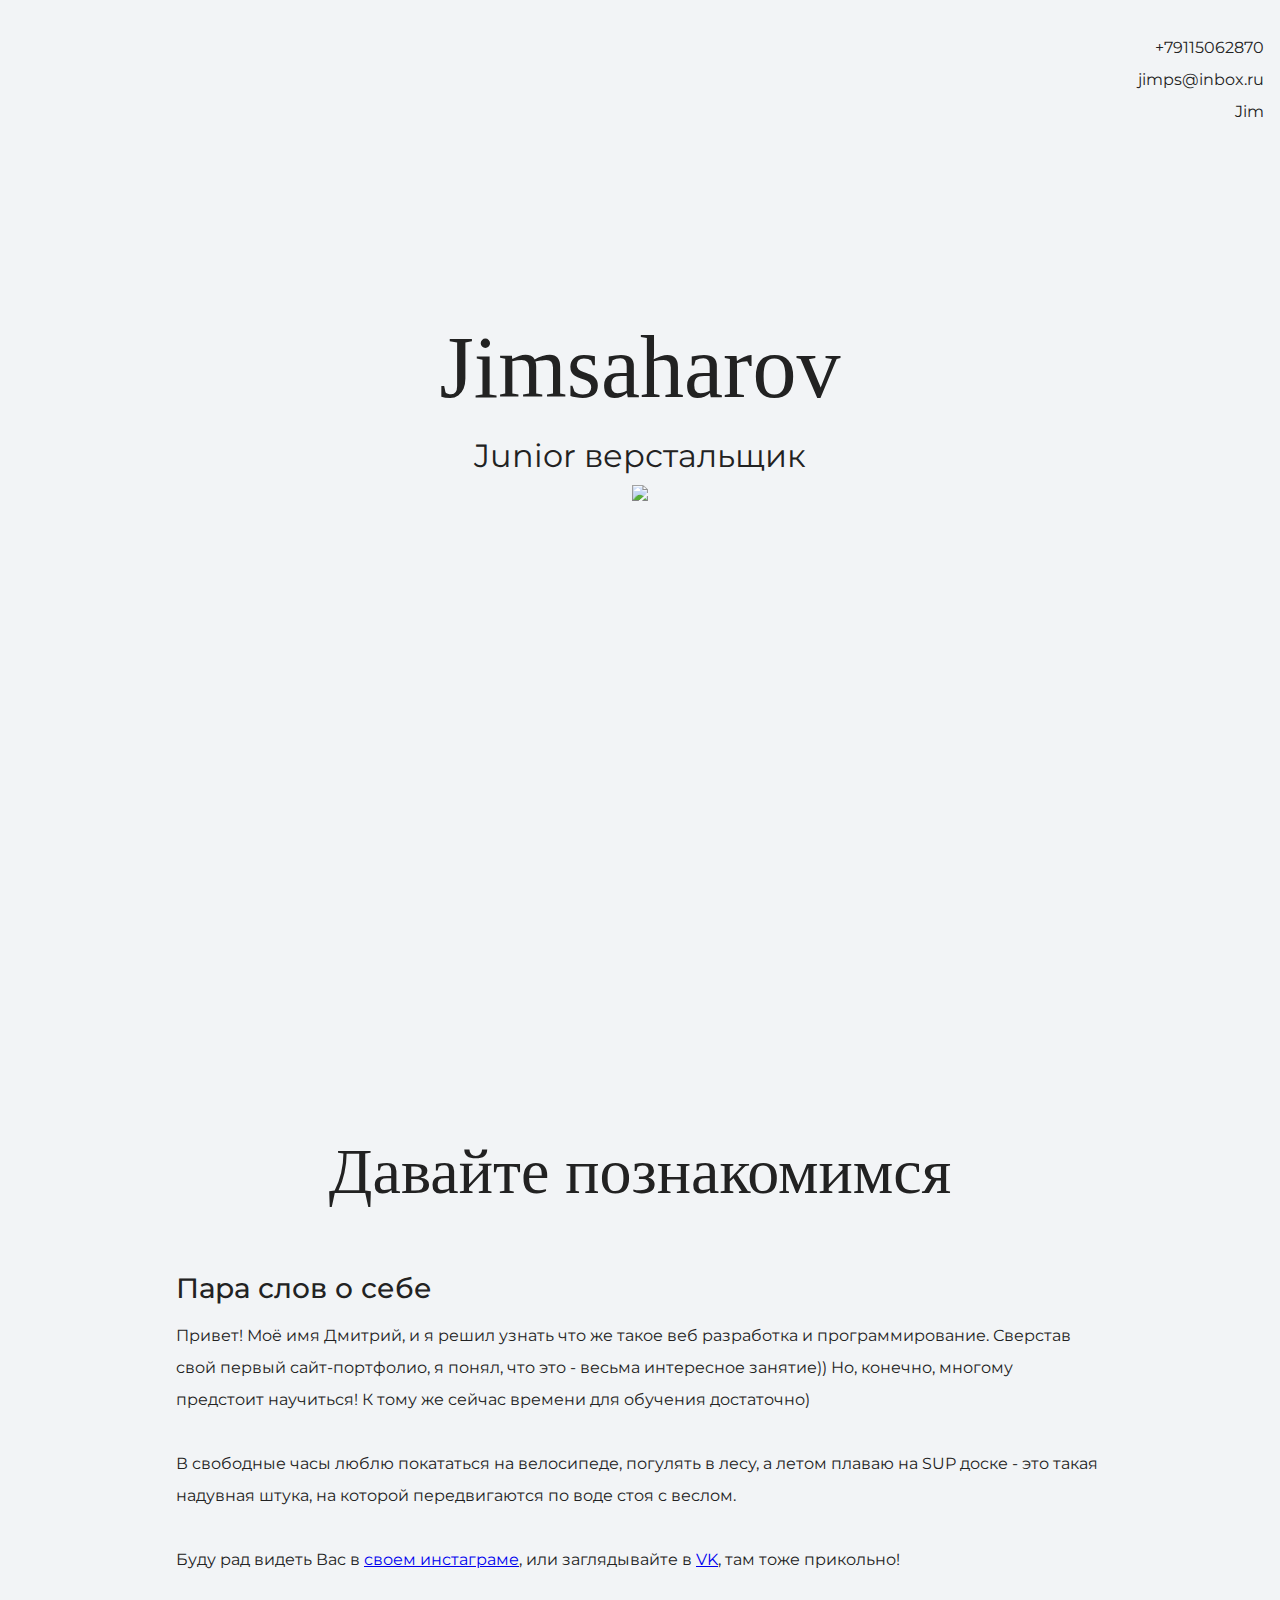
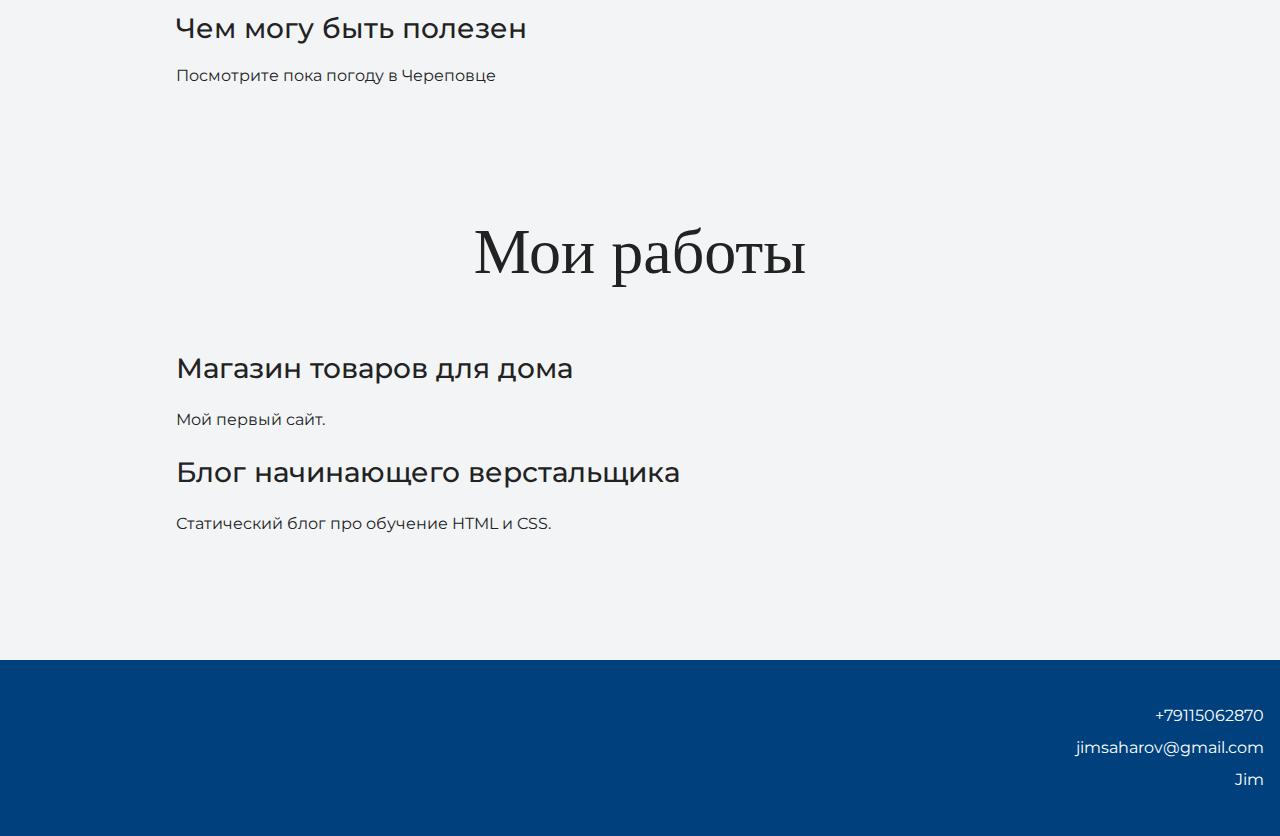
==== index.html @ 1e73808f "Update index.html" ====
<!DOCTYPE html>
<html lang="ru">
  <head>
    <meta charset="UTF-8">
    <link rel="stylesheet" href="style.css">
    <title>Портфолио Junior верстальщика</title>
    <link href="https://fonts.googleapis.com/css?family=Montserrat:400,500,700|Old+Standard+TT&display=swap&subset=cyrillic" rel="stylesheet">
  </head>

  <body>
    <header class="page-header">
      <div class="container">
      +79115062870<br> jimps@inbox.ru<br>Jim
    </div>
    </header>

    <section class="hero-image">
      <div class="container">
      <h1 class="heading">Jimsaharov</h1>
      <p>Junior верстальщик</p>
        <img src="photo1.jpg">
    </div>
    </section>

    <section class="intro">
      
      <h2 class="subheading">Давайте познакомимся</h2>
      <div class="container">
      <h3>Пара слов о себе</h3>
      <p>Привет! Моё имя Дмитрий, и я решил узнать что же такое веб разработка и программирование. 
        Сверстав свой первый сайт-портфолио, я понял, что это - весьма интересное занятие)) 
        Но, конечно, многому предстоит научиться! К тому же сейчас времени для обучения  достаточно)
        <p>В свободные часы люблю покататься на велосипеде, погулять в лесу, а летом плаваю на SUP доске - 
        это такая надувная штука, на которой передвигаются по воде стоя с веслом.</p> 
        <p>Буду рад видеть Вас в 
        <a href="https://www.instagram.com/jimsaharov/"> своем инстаграме</a>, или заглядывайте в 
        <a href="https://vk.com/id1160977">VK</a>, там тоже прикольно!</p>
        </p>
      
      <h3>Чем могу быть полезен</h3>
      Посмотрите пока погоду в Череповце
      <script src="https://apps.elfsight.com/p/platform.js" defer></script>
      <div class="elfsight-app-47738b07-7655-43d6-bf4e-577fd3d00d2e"></div>
    </div>
    </section>

    <section class="portfolio">
      <h2 class="subheading">Мои работы</h2>
      <div class="container">
      <h3>Магазин товаров для дома</h3>
      <p>Мой первый сайт.</p>

      <h3>Блог начинающего верстальщика</h3>
      <p>Статический блог про обучение HTML и CSS.</p>
    </div>
    </section>

    <footer class="page-footer">
      <div class="container">
      +79115062870 <br> jimsaharov@gmail.com <br>Jim
    </div>
    </footer>
  </body>
</html>
---- style.css ----
body {
  margin: 0;
  min-width: 960px;
  font-family: "Montserrat", "Helvetica", "Arial", sans-serif;
  font-size: 16px;
  line-height: 32px;
  color: #222222;
  background-color: #f2f4f6;
  background-image: url("img/hero-bg.jpg");
  background-repeat: no-repeat;
  background-position: top center;
}

.container {
  max-width: 928px;
  margin: 0 auto;
  padding: 0 16px;
}

.page-header {
  margin: 0 0 160px;
  padding: 32px 0 32px;
}

.page-header .container,
.page-footer .container {
  max-width: 1408px;
  text-align: right;
}

.page-header a {
  margin-left: 56px;
  color: #288be6;
  text-decoration: none;
  background-repeat: no-repeat;
  background-position: left;
}

.header-email {
  padding-left: 30px;
  background-image: url("img/icon-email-header.svg");
}

.header-phone {
  padding-left: 25px;
  background-image: url("img/icon-phone-header.svg");
}

.hero-image {
  margin-bottom: 620px;
}

.hero-image .container {
  max-width: 1408px;
  text-align: center;
}

.heading {
  margin: 0 0 16px;
  font-family: "Old Standard TT", "Times", "Times New Roman", serif;
  font-size: 88px;
  line-height: 96px;
  font-weight: 400;
}

.hero-image p {
  margin: 0;
  font-size: 32px;
  line-height: 48px;
}

.intro {
  margin: 0 0 120px;
}

.subheading {
  margin: 0 0 56px;
  font-family: "Old Standard TT", "Times", "Times New Roman", serif;
  font-size: 64px;
  line-height: 80px;
  font-weight: 400;
  text-align: center;
}

.user-image {
  margin: 0 0 32px;
  text-align: center;
}

.intro h3,
.portfolio h3 {
  margin: 0 0 12px;
  font-size: 28px;
  line-height: 40px;
  font-weight: 500;
}

.intro p {
  margin: 0 0 32px;
}

.skills-list {
  margin: 0;
  padding: 0;
}

.skills-list dt {
  padding-left: 32px;
  background-repeat: no-repeat;
  background-position: left;
}

.skill-html {
  background-image: url("img/icon-html.svg");
}

.skill-css {
  background-image: url("img/icon-css.svg");
}

.level {
  margin: 4px 0 16px;
  padding: 0;
  height: 14px;
  font-size: 0;
  background-color: #ffffff;
  border: 1px solid #86c3fa;
  border-radius: 8px;
}

.level div {
  margin: 1px;
  height: 12px;
  background-color: #288be6;
  border-radius: 6px;
}

.portfolio {
  margin: 0 0 120px;
}

.projects {
  margin: 0;
  padding: 0;
  list-style: none;
}

.projects li {
  margin: 0 0 80px;
}

.project-image {
  margin: 0 0 24px;
  text-align: center;
}

.projects p {
  margin: 0 0 24px;
}

.button {
  padding: 6px 20px;
  display: inline-block;
  vertical-align: baseline;
  text-decoration: none;
  text-transform: uppercase;
  border-radius: 4px;
  background-color: #288be6;
  color: #ffffff;
}

.page-footer {
  padding: 40px 0;
  background-color: #00417d;
  color: #ffffff;
}

.page-footer a {
  margin-left: 56px;
  color: inherit;
  text-decoration: none;
  background-repeat: no-repeat;
  background-position: left;
}

.footer-email {
  padding-left: 30px;
  background-image: url("img/icon-email-footer.svg");
}

.footer-phone {
  padding-left: 25px;
  background-image: url("img/icon-phone-footer.svg");
}
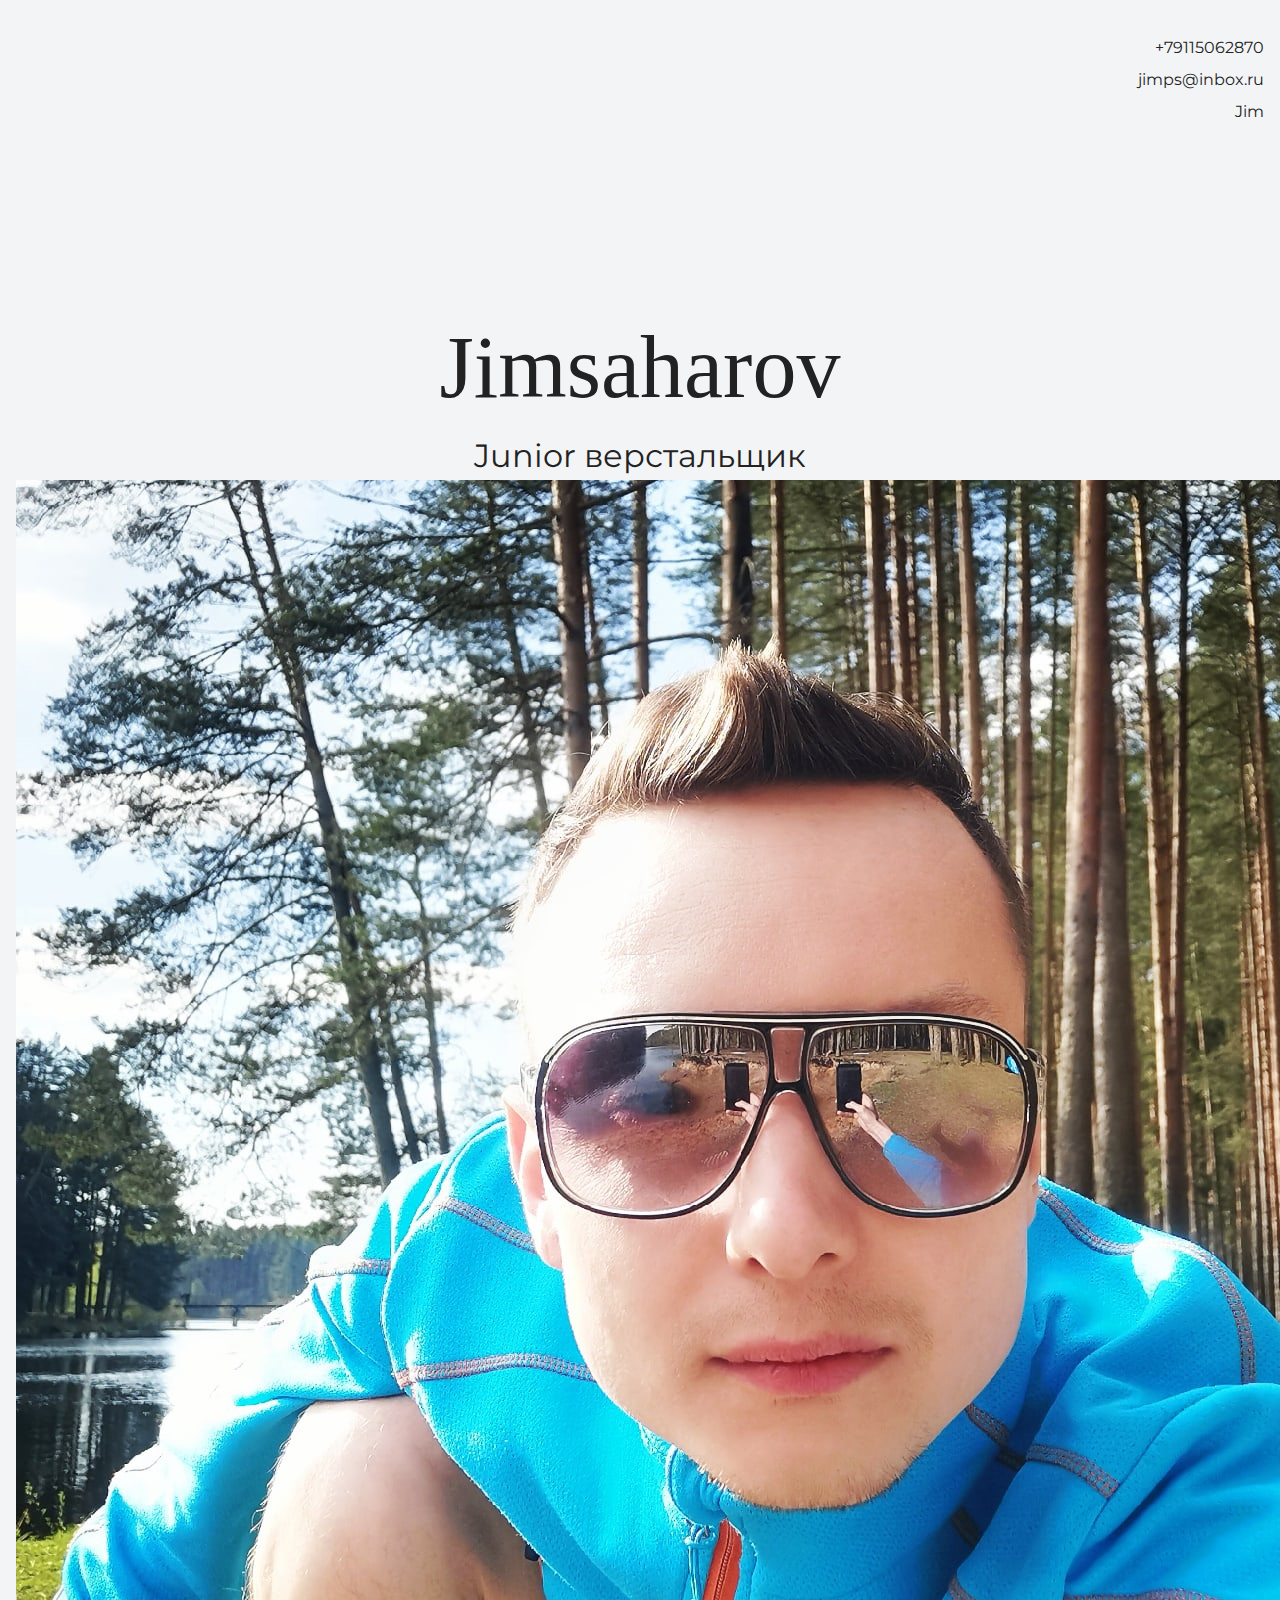
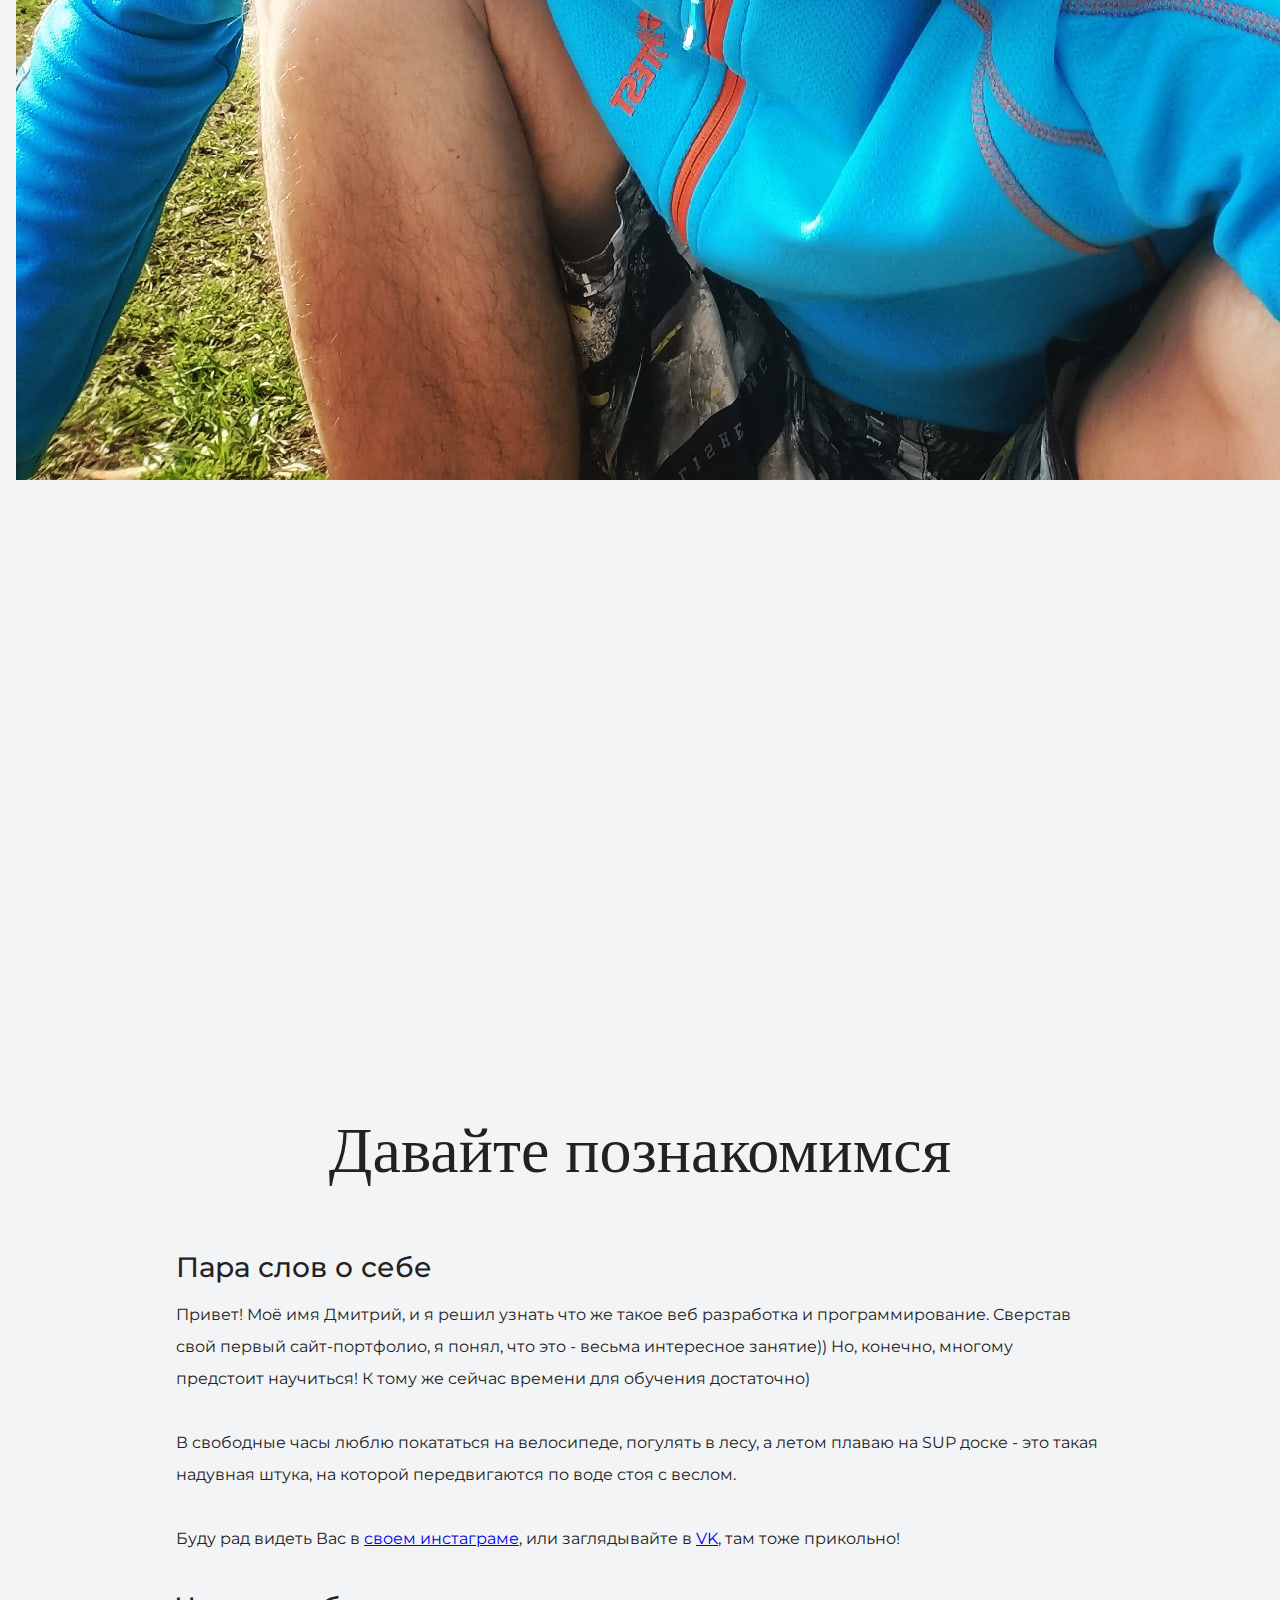
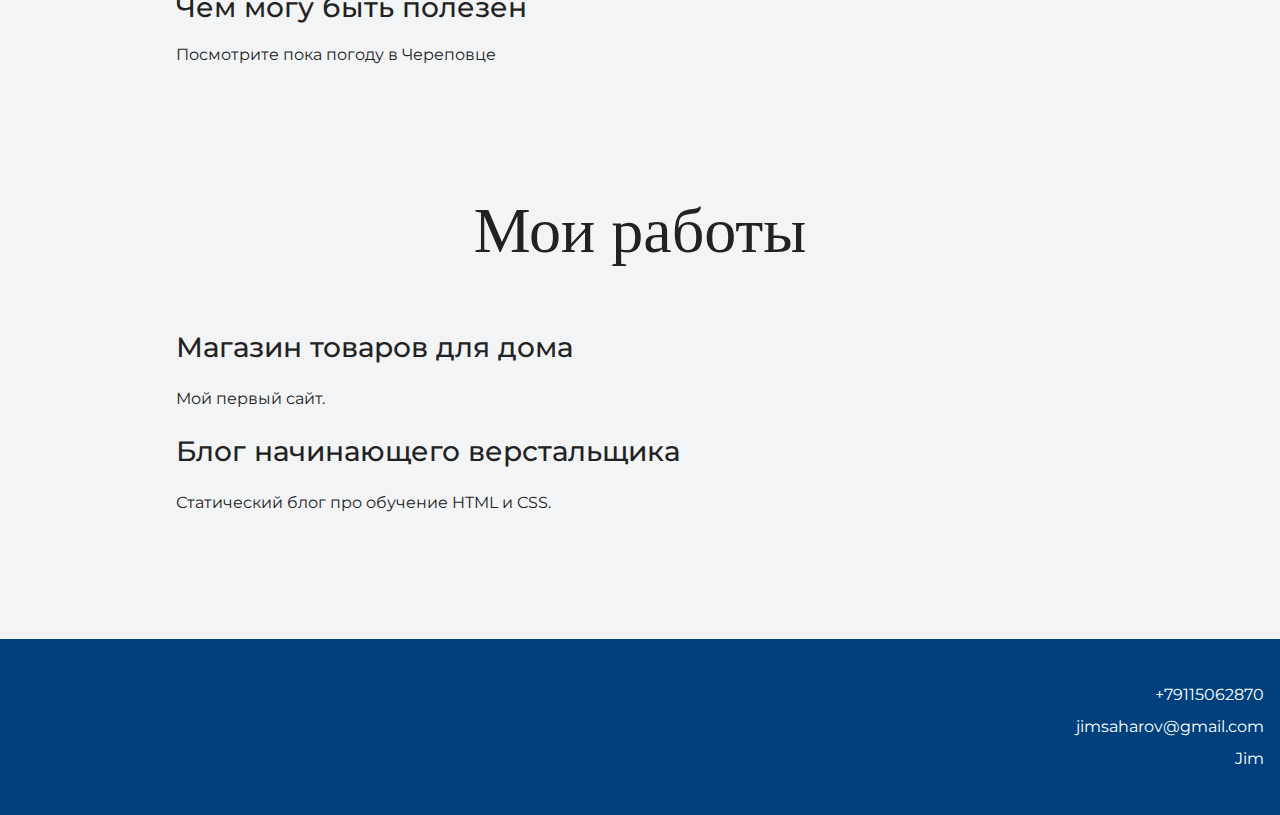
==== commit 652a8ee7: "Update index.html" ====
--- a/index.html
+++ b/index.html
@@ -18,7 +18,7 @@
       <div class="container">
       <h1 class="heading">Jimsaharov</h1>
       <p>Junior верстальщик</p>
-        <img src="photo1.jpg">
+        <img src="./foto1.jpg" />
     </div>
     </section>
 
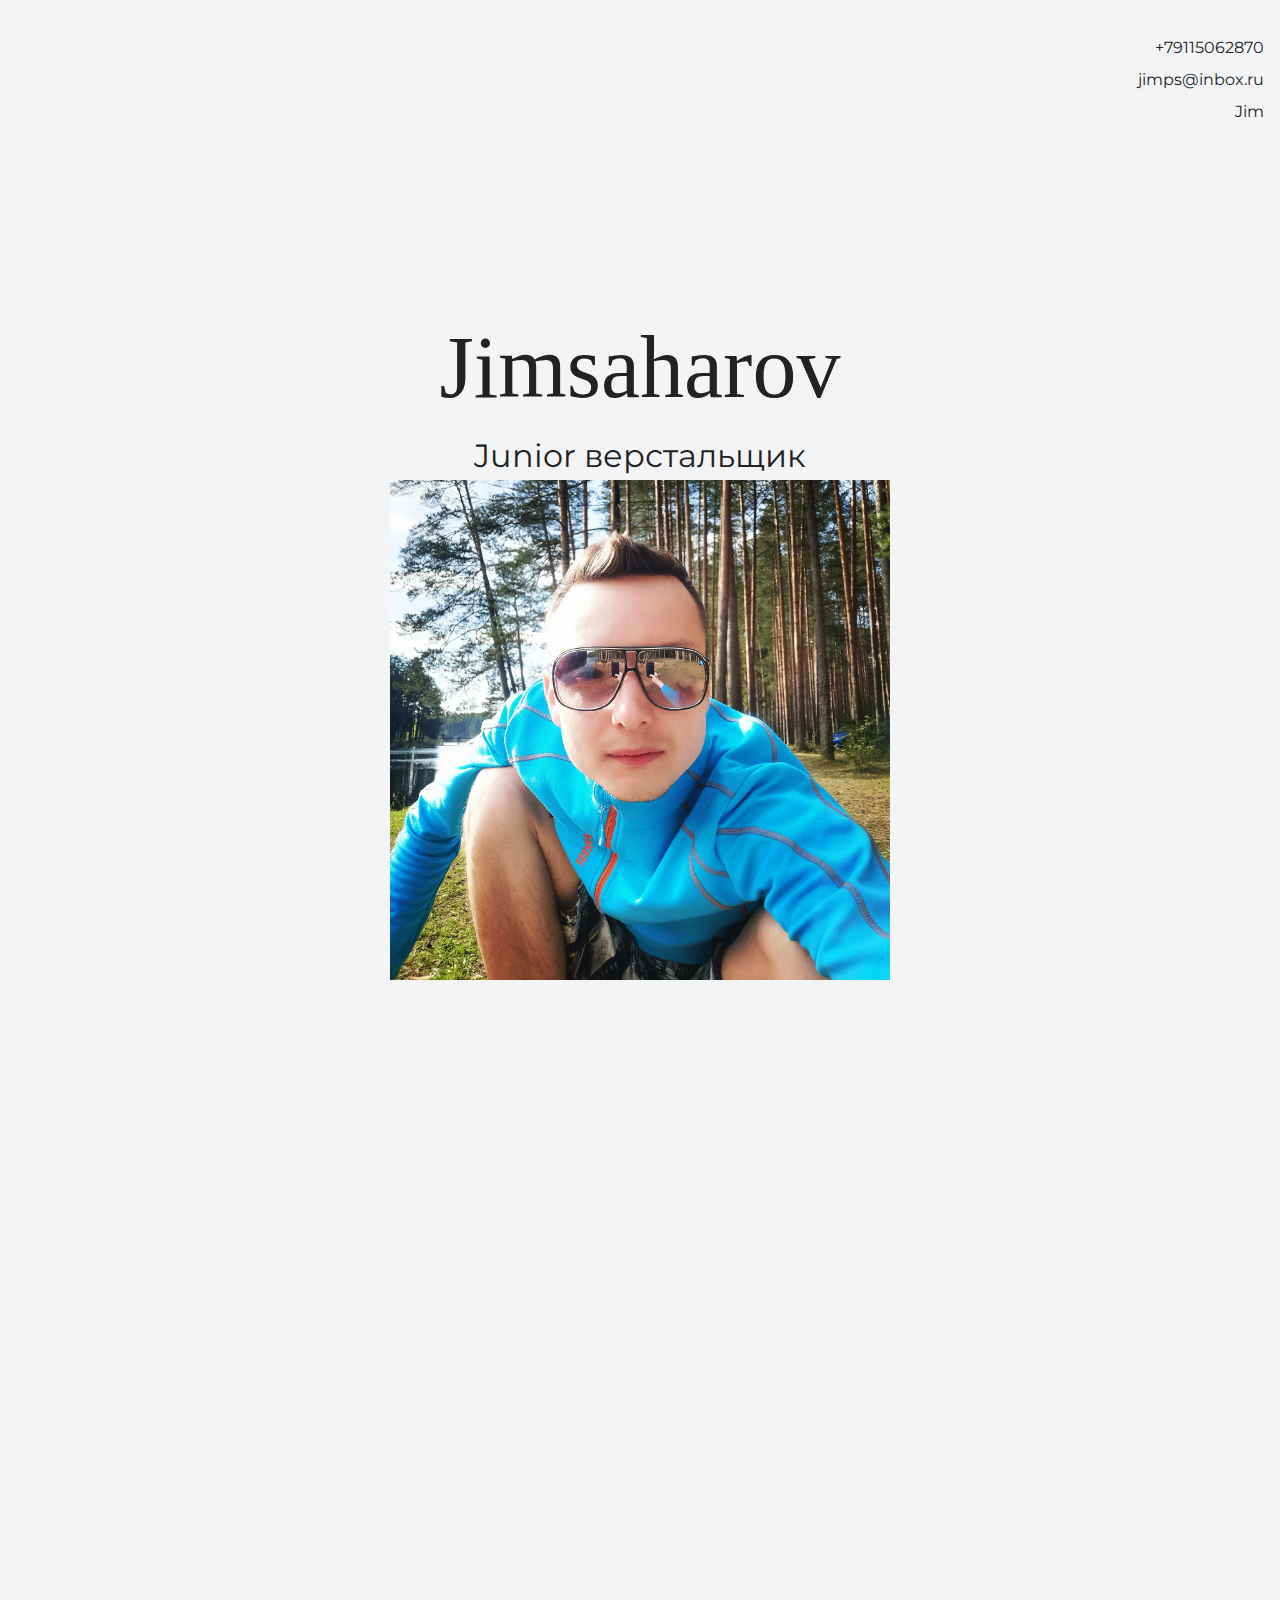
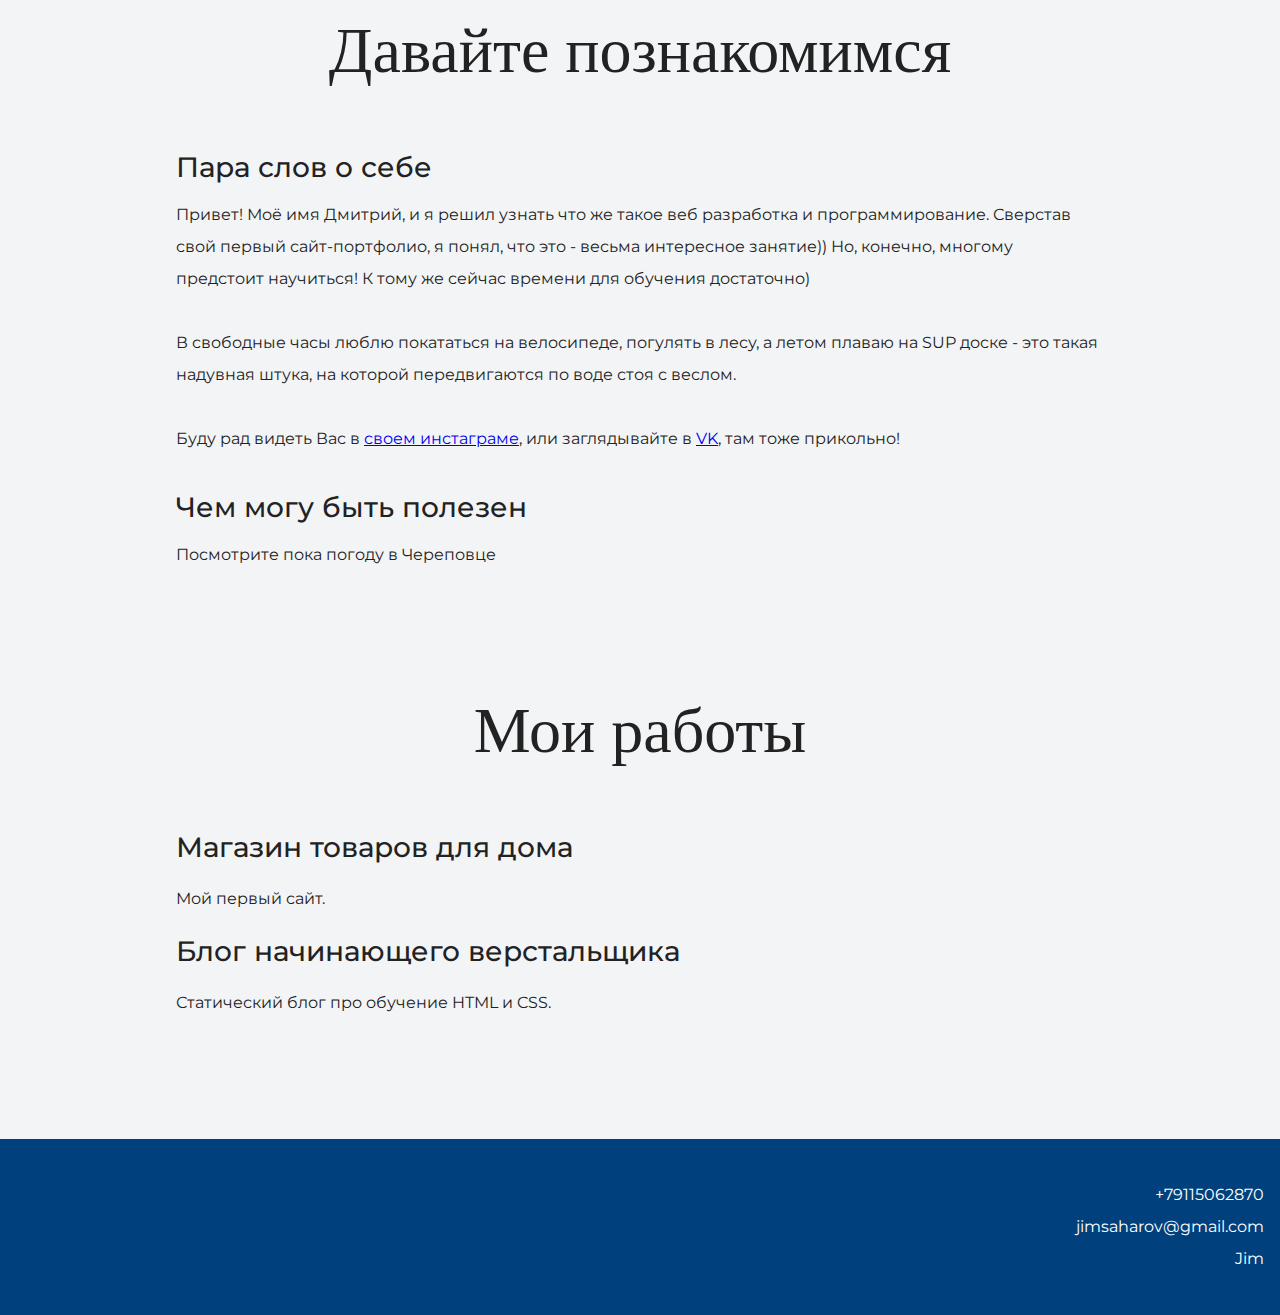
==== commit 95a262cb: "Update index.html" ====
--- a/index.html
+++ b/index.html
@@ -18,7 +18,7 @@
       <div class="container">
       <h1 class="heading">Jimsaharov</h1>
       <p>Junior верстальщик</p>
-        <img src="./foto1.jpg" />
+        <img src="foto1.jpg" width="500" height="500">
     </div>
     </section>
 
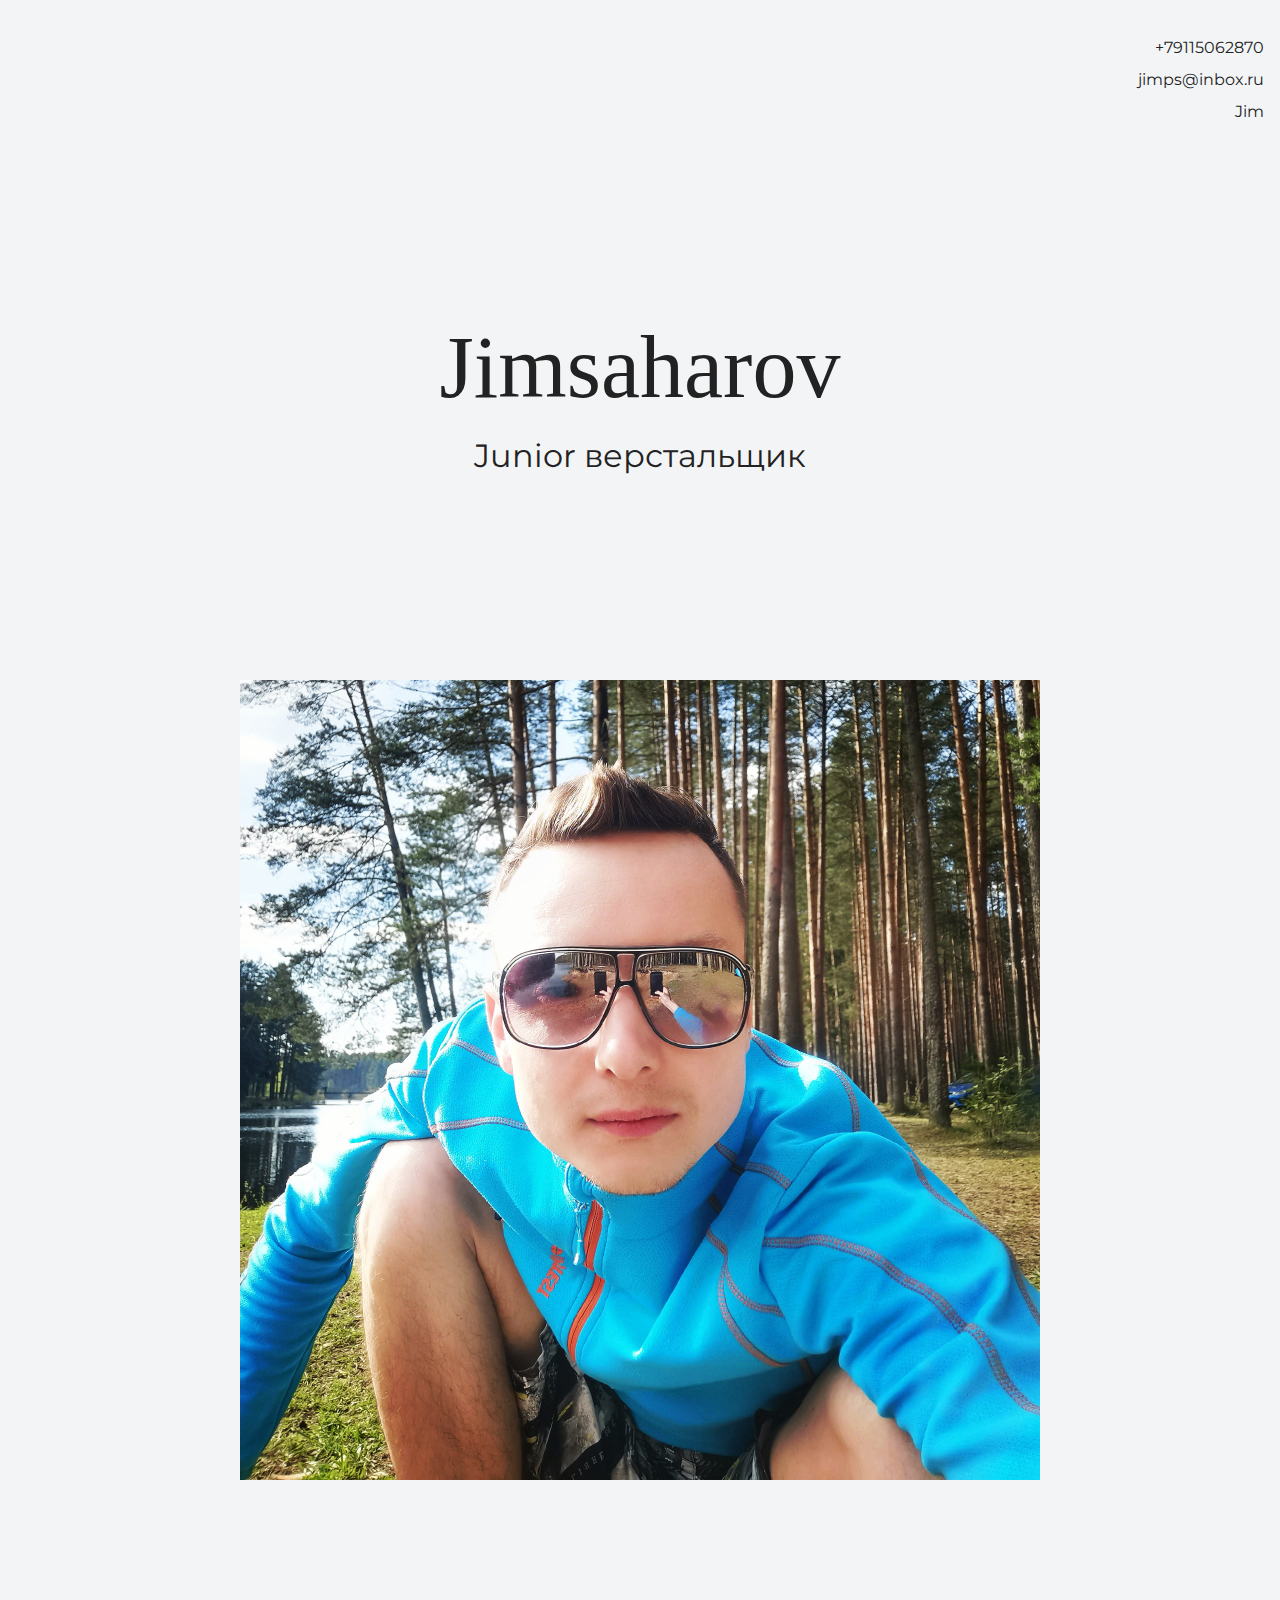
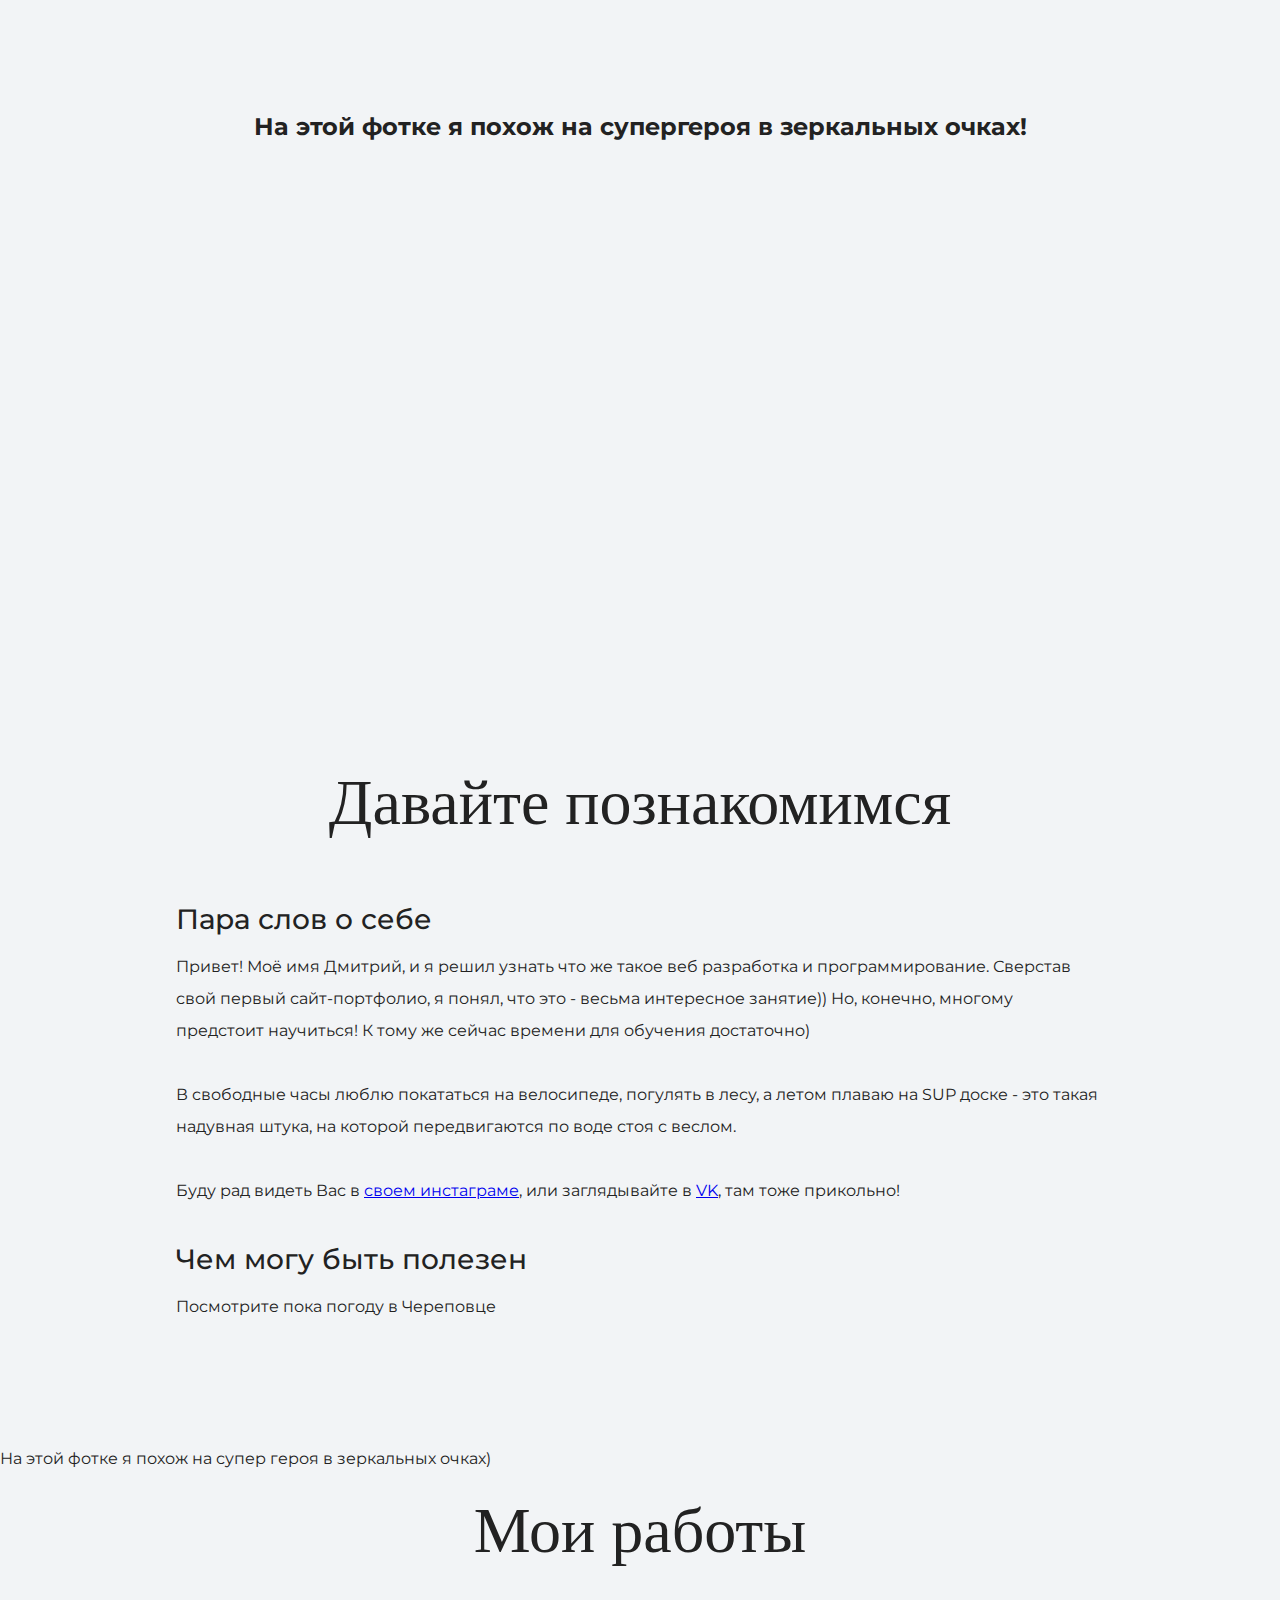
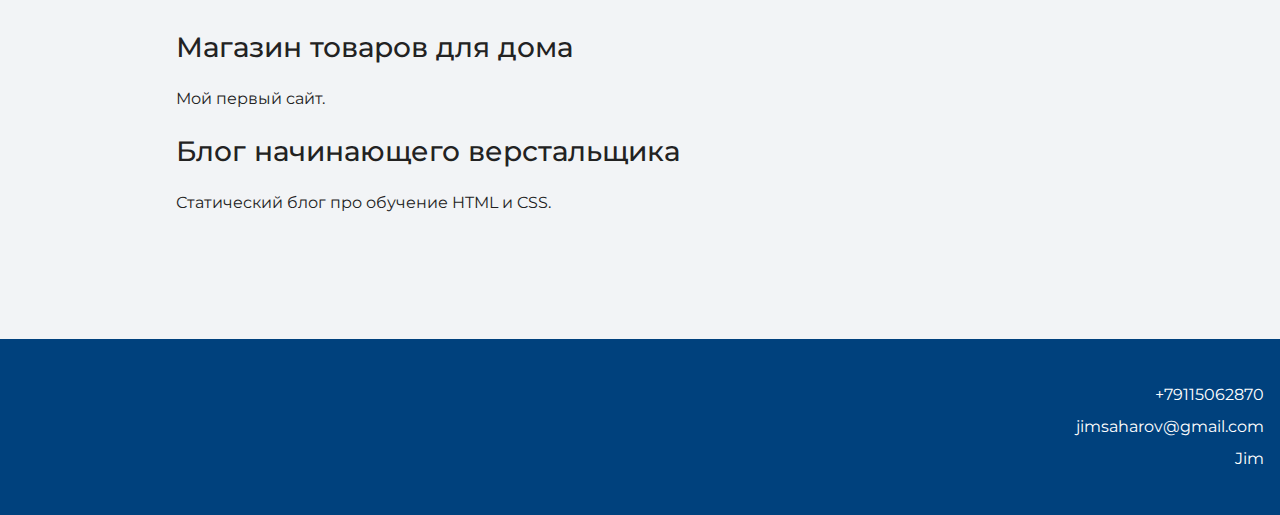
==== commit 856b9ea3: "Update index.html" ====
--- a/index.html
+++ b/index.html
@@ -18,12 +18,12 @@
       <div class="container">
       <h1 class="heading">Jimsaharov</h1>
       <p>Junior верстальщик</p>
-        <img src="foto1.jpg" width="500" height="500">
+        <img src="foto1.jpg" width="800" height="800" vspace="200">
+        <h2>На этой фотке я похож на супергероя в зеркальных очках!</h2>
     </div>
     </section>
-
-    <section class="intro">
-      
+    
+     <section class="intro">
       <h2 class="subheading">Давайте познакомимся</h2>
       <div class="container">
       <h3>Пара слов о себе</h3>
@@ -43,6 +43,7 @@
       <div class="elfsight-app-47738b07-7655-43d6-bf4e-577fd3d00d2e"></div>
     </div>
     </section>
+  <p>На этой фотке я похож на супер героя в зеркальных очках)</p>
 
     <section class="portfolio">
       <h2 class="subheading">Мои работы</h2>
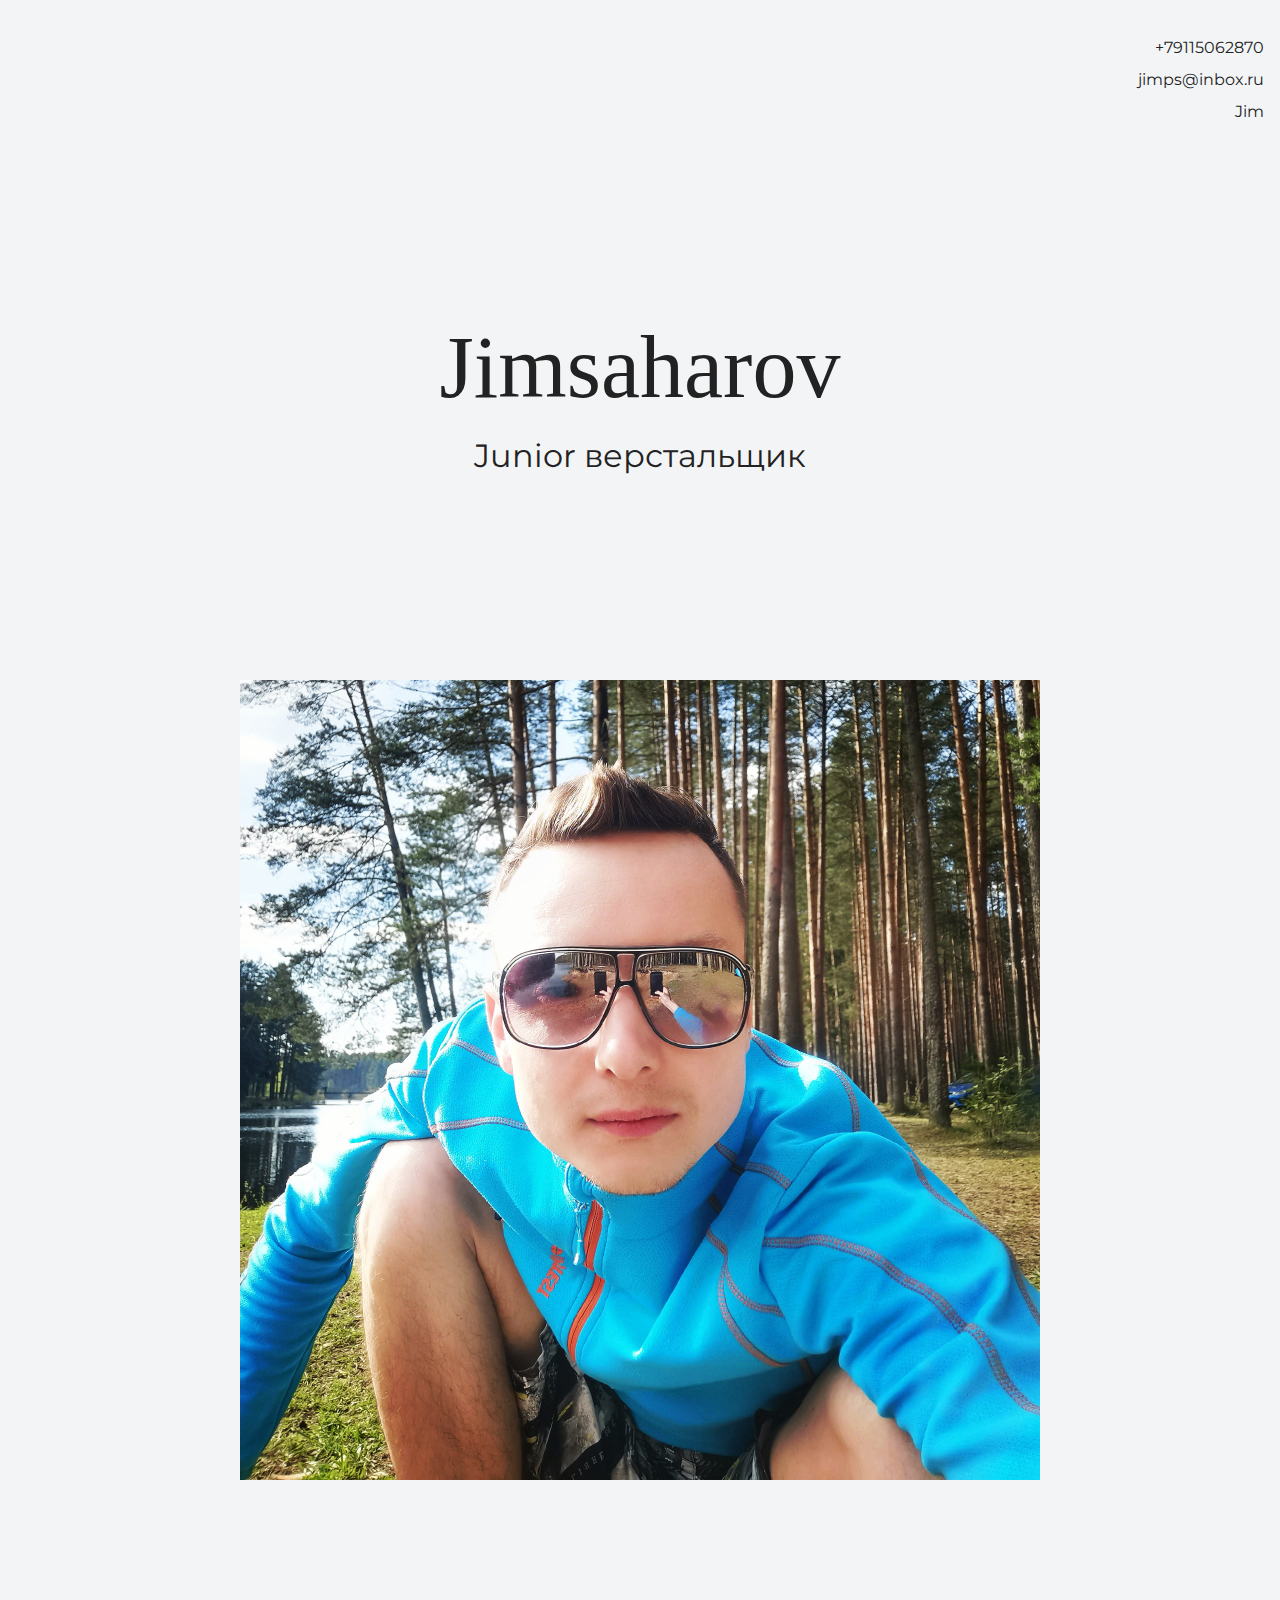
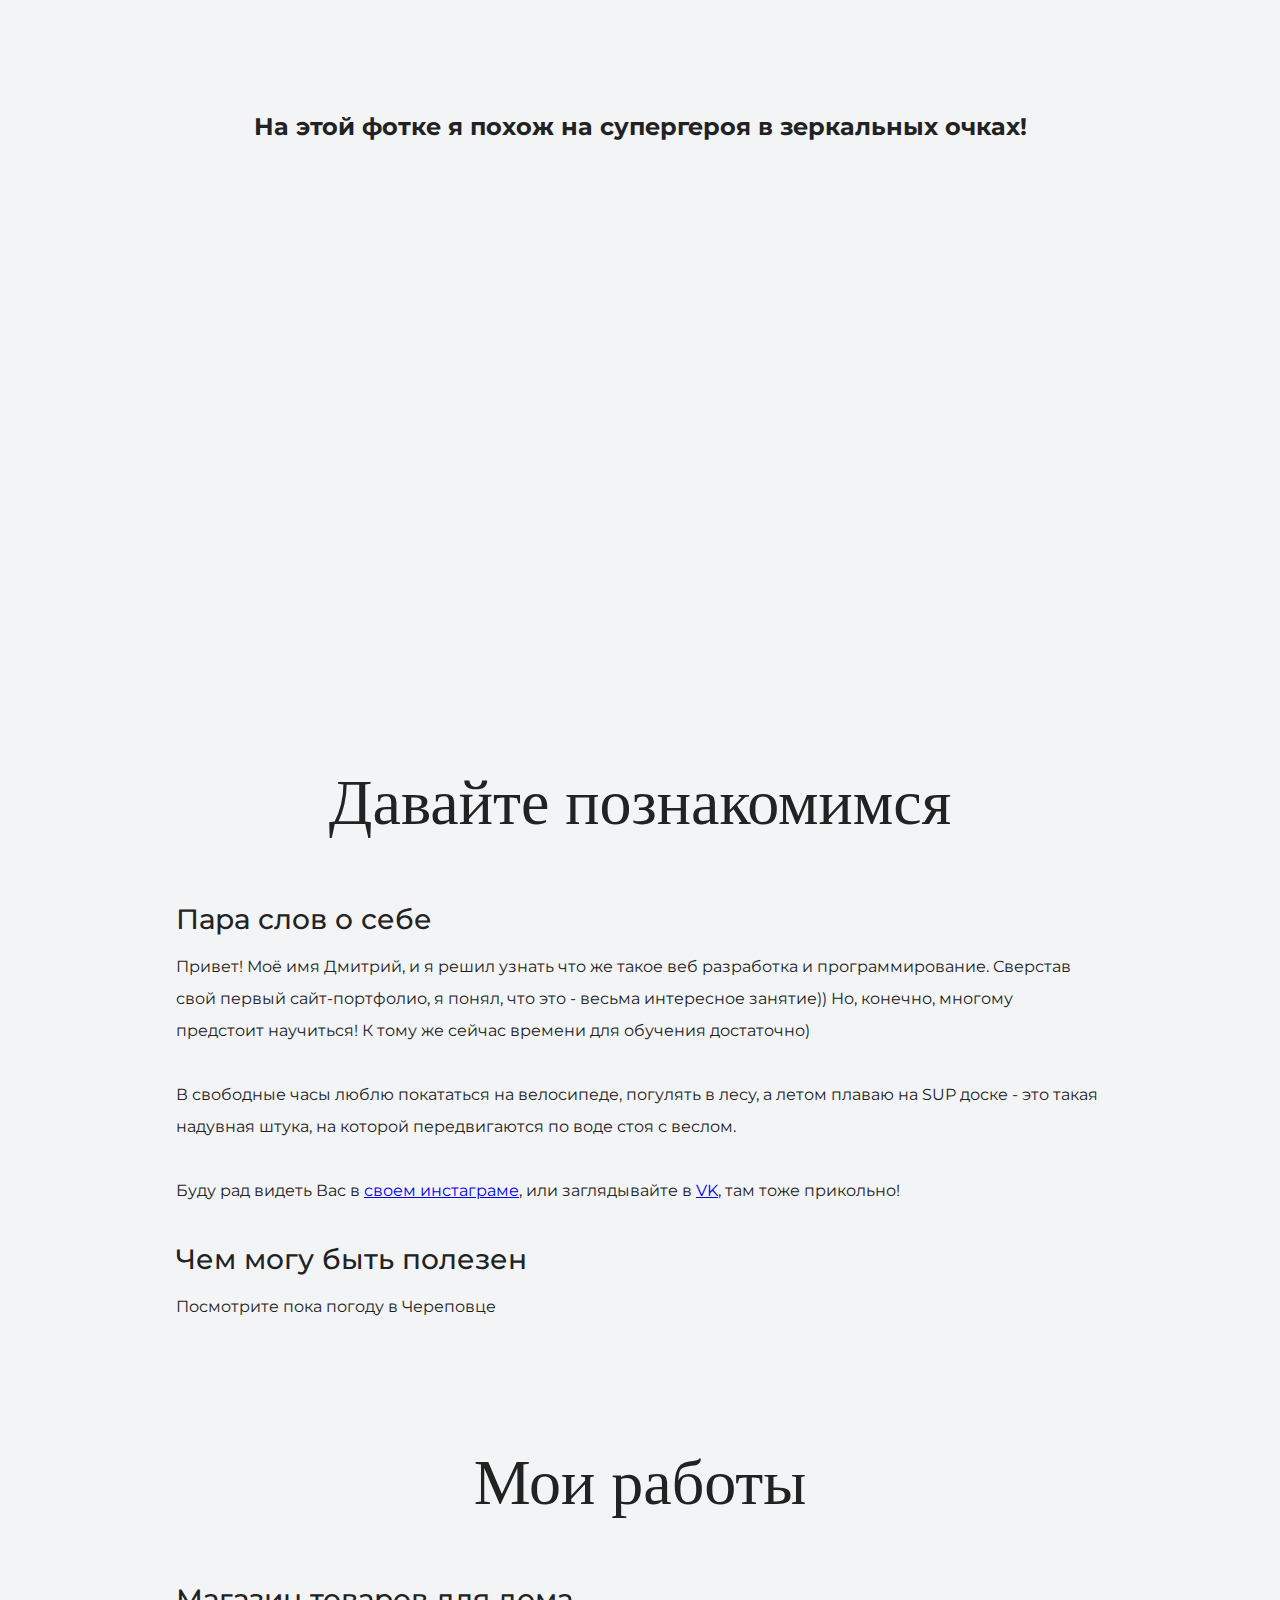
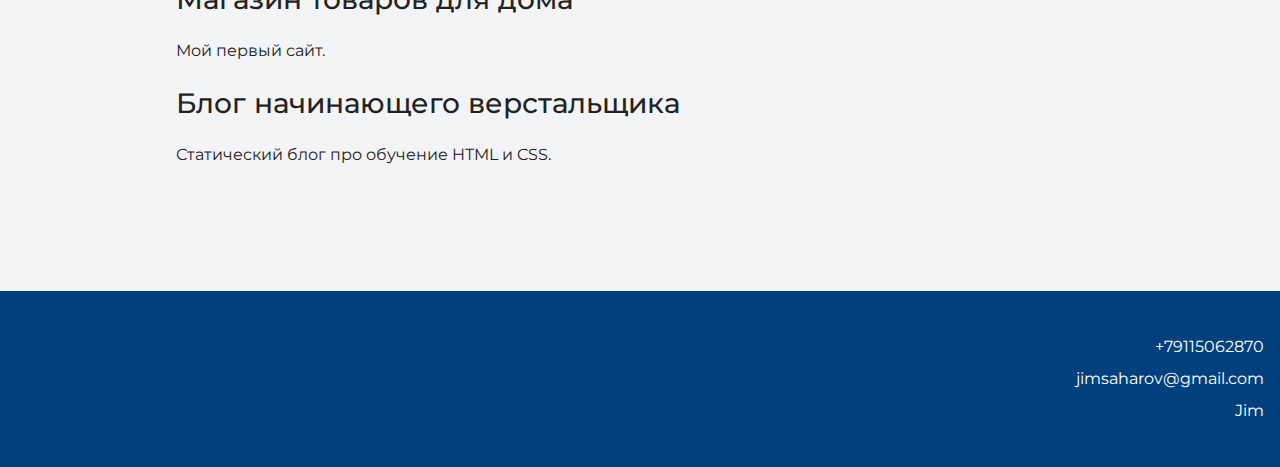
==== commit f1cbd220: "Update index.html" ====
--- a/index.html
+++ b/index.html
@@ -43,7 +43,6 @@
       <div class="elfsight-app-47738b07-7655-43d6-bf4e-577fd3d00d2e"></div>
     </div>
     </section>
-  <p>На этой фотке я похож на супер героя в зеркальных очках)</p>
 
     <section class="portfolio">
       <h2 class="subheading">Мои работы</h2>
